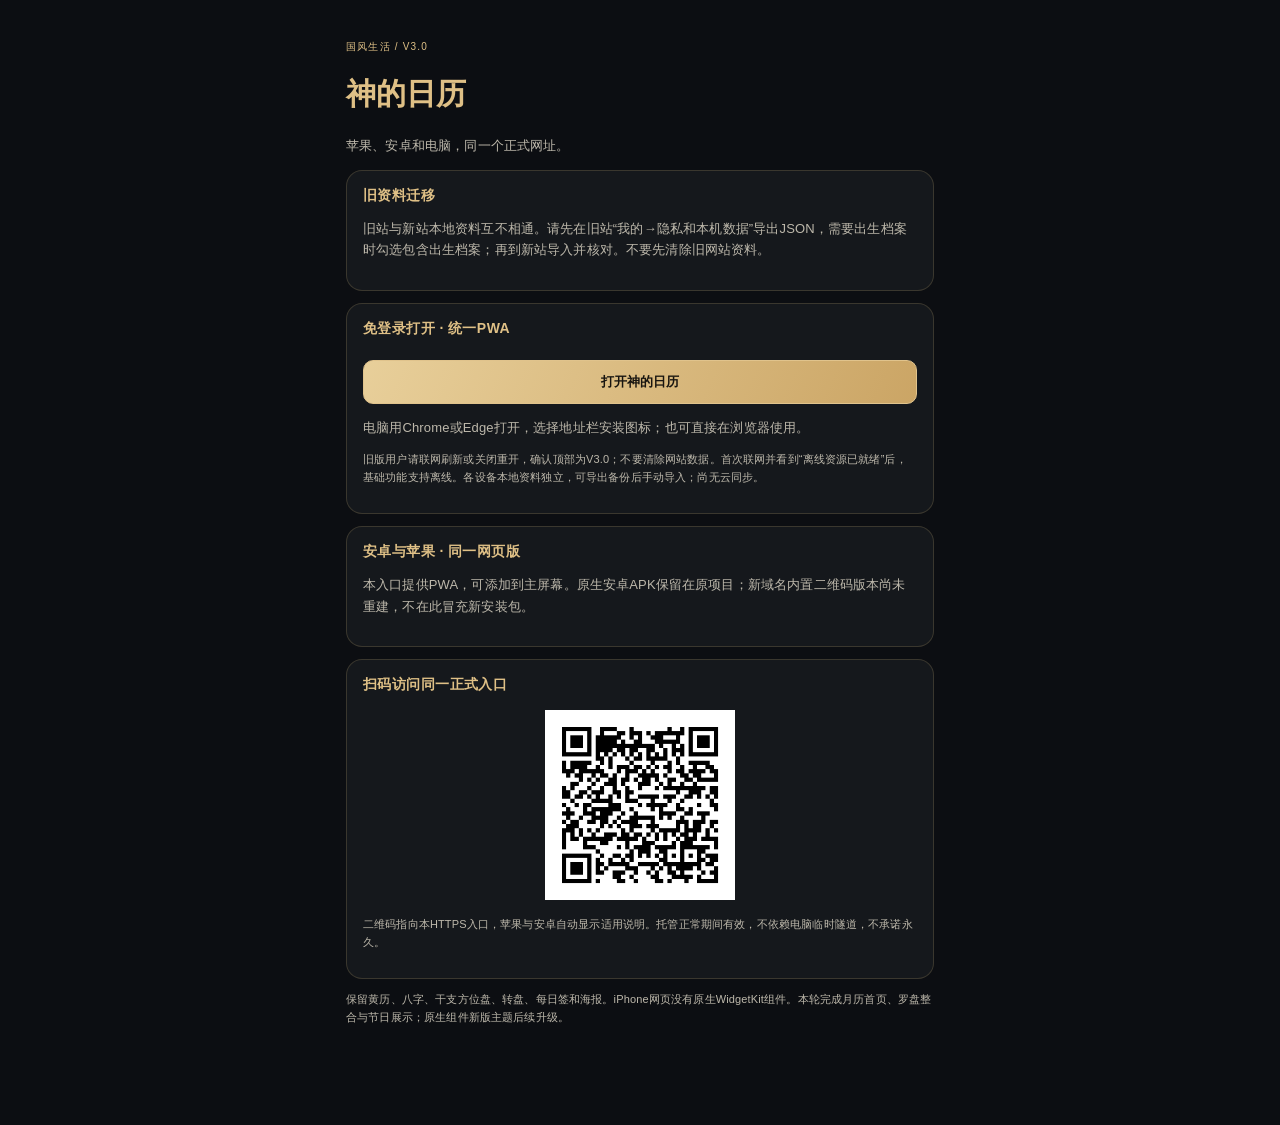
==== download.html @ 4703b4d4 "Publish retained God Calendar V3 static PWA" ====
<!doctype html><html lang="zh-CN"><head><meta charset="utf-8"><meta name="viewport" content="width=device-width,initial-scale=1,viewport-fit=cover"><meta name="theme-color" content="#101216"><title>神的日历 · 统一下载与使用入口</title><link rel="stylesheet" href="./style.css"></head><body><main class="wrap" style="max-width:620px;padding-top:30px"><p class="eyebrow">国风生活 / V3.0</p><h1 style="font-family:serif;color:var(--gold)">神的日历</h1><p class="muted">苹果、安卓和电脑，同一个正式网址。</p><section class="card"><h2 class="card-title">旧资料迁移</h2><p class="muted">旧站与新站本地资料互不相通。请先在旧站“我的→隐私和本机数据”导出JSON，需要出生档案时勾选包含出生档案；再到新站导入并核对。不要先清除旧网站资料。</p></section><section class="card"><h2 class="card-title">免登录打开 · 统一PWA</h2><a class="btn primary full" href="./">打开神的日历</a><p id="device-guide" class="muted">iPhone：Safari分享→添加到主屏幕。安卓：Chrome菜单→添加到主屏幕或安装应用。电脑：Chrome/Edge地址栏安装图标。</p><p class="tiny">旧版用户请联网刷新或关闭重开，确认顶部为V3.0；不要清除网站数据。首次联网并看到“离线资源已就绪”后，基础功能支持离线。各设备本地资料独立，可导出备份后手动导入；尚无云同步。</p></section><section class="card"><h2 class="card-title">安卓与苹果 · 同一网页版</h2><p class="muted">本入口提供PWA，可添加到主屏幕。原生安卓APK保留在原项目；新域名内置二维码版本尚未重建，不在此冒充新安装包。</p></section><section class="card"><h2 class="card-title">扫码访问同一正式入口</h2><img src="./visit-qr.png" width="190" height="190" alt="正式HTTPS入口二维码" style="display:block;margin:16px auto"><p class="tiny">二维码指向本HTTPS入口，苹果与安卓自动显示适用说明。托管正常期间有效，不依赖电脑临时隧道，不承诺永久。</p></section><p class="tiny">保留黄历、八字、干支方位盘、转盘、每日签和海报。iPhone网页没有原生WidgetKit组件。本轮完成月历首页、罗盘整合与节日展示；原生组件新版主题后续升级。</p></main><script>const ua=navigator.userAgent,ios=/iPhone|iPad|iPod/.test(ua)||(navigator.platform==='MacIntel'&&navigator.maxTouchPoints>1),android=/Android/.test(ua);document.documentElement.dataset.device=ios?'ios':android?'android':'desktop';document.querySelector('#device-guide').textContent=ios?'在Safari中打开，点击分享按钮→添加到主屏幕→添加。iPhone使用网页版，无需下载APK。':android?'用Chrome打开，点击右上角⋮→添加到主屏幕或安装应用。本入口先提供网页版PWA。':'电脑用Chrome或Edge打开，选择地址栏安装图标；也可直接在浏览器使用。';</script></body></html>
---- style.css ----
@charset "UTF-8";
:root{color-scheme:dark;--bg:#0c0e12;--surface:#171a20;--surface2:#20232a;--gold:#d8b779;--ink:#f3ead9;--muted:#a8a18f;--line:#514535;--bad:#d6afa3;--shadow:0 12px 36px #0002;font-family:-apple-system,BlinkMacSystemFont,"PingFang SC","Microsoft YaHei",sans-serif;font-size:15px}*{box-sizing:border-box}body{margin:0;background:var(--bg);color:var(--ink);-webkit-tap-highlight-color:transparent}body[data-theme=cream]{color-scheme:light;--bg:#f5f0e6;--surface:#fffdf7;--surface2:#ede5d6;--gold:#88602b;--ink:#332e27;--muted:#7c7061;--line:#dbcaad;--bad:#985f50}body[data-theme=red]{--bg:#210f15;--surface:#351b23;--surface2:#43252b;--gold:#edc18a;--line:#79543e;--ink:#fff0e0;--muted:#c3a598}button,input,select,textarea{font:inherit}button,a,input,select,textarea{-webkit-appearance:none}button{cursor:pointer;touch-action:manipulation}button:disabled{opacity:.5;cursor:wait}button,a{color:inherit}button{border:0;background:none}button:focus-visible,a:focus-visible{outline:2px solid var(--gold);outline-offset:3px}input,select,textarea{width:100%;background:var(--surface2);color:var(--ink);border:1px solid var(--line);border-radius:12px;padding:12px;min-height:46px;font-size:16px}textarea{resize:vertical}select{background-image:linear-gradient(45deg,transparent 50%,var(--gold) 50%),linear-gradient(135deg,var(--gold) 50%,transparent 50%);background-position:calc(100% - 19px) 21px,calc(100% - 14px) 21px;background-size:5px 5px;background-repeat:no-repeat;padding-right:30px}input[type=checkbox]{appearance:auto;-webkit-appearance:checkbox;width:20px;min-height:20px;accent-color:var(--gold)}label{display:block;margin:12px 0 7px;color:var(--muted);font-size:.87rem}.check{display:flex;align-items:center;gap:10px;min-height:44px}.wrap{max-width:1040px;margin:auto;padding:0 16px calc(88px + env(safe-area-inset-bottom))}.topbar{display:flex;align-items:center;justify-content:space-between;min-height:78px;padding:calc(9px + env(safe-area-inset-top)) 0 9px;gap:10px}.topbar h1{font-family:serif;font-size:1.38rem;font-weight:600;letter-spacing:.08em;margin:0;color:var(--gold)}.topbar small{color:var(--muted);font-size:.68rem;letter-spacing:.2em}.icon-btn{width:42px;height:42px;display:grid;place-items:center;background:var(--surface);border:1px solid var(--line);border-radius:50%;color:var(--gold)}.status-dot{display:inline-block;width:6px;height:6px;background:#90a690;border-radius:50%;margin-right:5px}.card{border:1px solid var(--line);border-radius:22px;background:var(--surface);padding:18px;margin:0 0 14px;box-shadow:var(--shadow)}.card-title{font-size:.78rem;letter-spacing:.1em;color:var(--gold);font-weight:500;margin:0 0 12px;display:flex;align-items:center;justify-content:space-between;gap:8px}.card-title small{color:var(--muted);font-size:.65rem;letter-spacing:0}.hero{background:linear-gradient(120deg,var(--surface2),var(--surface));overflow:hidden;position:relative}.hero-main{display:flex;align-items:center;gap:18px}.day-number{font:normal 64px/1 Georgia,serif;color:var(--gold);min-width:70px}.hero h2{font-size:1.2rem;font-weight:500;margin:0 0 6px}.hero p{font-size:.75rem;color:var(--muted);margin:5px 0}.hero-seal{border:1px solid var(--gold);border-radius:50%;height:62px;width:62px;display:grid;place-content:center;color:var(--gold);font-family:serif;font-size:1.1rem;margin-left:auto;flex-shrink:0;box-shadow:inset 0 0 0 4px var(--surface),inset 0 0 0 5px var(--line)}.pillars-line{display:flex;justify-content:space-between;gap:8px;border-top:1px solid var(--line);padding-top:11px;margin-top:14px;font-size:.72rem;color:var(--muted)}.eyebrow{font-size:.68rem;color:var(--gold);letter-spacing:.2em}.quote{font-family:serif;font-size:1.25rem;line-height:1.6;margin:4px 0}.muted{color:var(--muted);font-size:.76rem;line-height:1.7}.tiny{font-size:.68rem;color:var(--muted);line-height:1.6}.row{display:flex;align-items:center;gap:10px}.between{justify-content:space-between}.grow{flex:1;min-width:0}.btn{display:inline-flex;align-items:center;justify-content:center;gap:8px;min-height:44px;border:1px solid var(--line);background:var(--surface2);border-radius:13px;padding:11px 15px;color:var(--gold);text-decoration:none;font-size:.86rem}.btn.primary{background:var(--gold);color:var(--bg);border-color:var(--gold);font-weight:600}.btn.full{width:100%;margin-top:10px}.btn.danger{color:var(--bad)}.text-btn{min-height:40px;color:var(--gold);padding:7px 3px;font-size:.8rem}.chips{display:flex;flex-wrap:wrap;gap:8px}.chip{padding:7px 10px;border:1px solid var(--line);border-radius:9px;font-size:.73rem;background:var(--surface2);color:var(--gold);min-height:35px}.chip.active{background:var(--gold);color:var(--bg)}.yi-heading{color:var(--gold);margin:13px 0 5px;font-size:.84rem}.yi-heading.avoid{color:var(--bad)}.term-button{padding:10px 0;display:flex;align-items:flex-start;justify-content:space-between;gap:10px;width:100%;text-align:left;line-height:1.65;font-size:.87rem;color:var(--ink)}.term-button span:last-child{color:var(--muted);font-size:.72rem;flex-shrink:0}.short-rule{height:1px;background:var(--line);margin:10px 0}.quick-grid{display:grid;grid-template-columns:repeat(3,1fr);gap:10px}.quick{min-height:78px;background:var(--surface2);border-radius:14px;border:1px solid var(--line);display:grid;place-content:center;text-align:center;gap:8px;font-size:.78rem;color:var(--gold)}.quick b{font-size:1.4rem;font-weight:400}.theme-score{display:flex;align-items:center;justify-content:space-between;border-top:1px solid var(--line);margin-top:14px;padding-top:12px}.theme-score strong{font-family:Georgia,serif;font-size:2rem;font-weight:400;color:var(--gold)}.bottom{position:fixed;z-index:20;bottom:0;left:0;right:0;display:flex;justify-content:center;background:color-mix(in srgb,var(--bg) 95%,transparent);border-top:1px solid var(--line);padding:6px 5px calc(6px + env(safe-area-inset-bottom));backdrop-filter:blur(16px)}.bottom button{width:min(20%,130px);min-height:54px;color:var(--muted);display:flex;flex-direction:column;align-items:center;justify-content:center;gap:6px;font-size:.68rem}.bottom .nav-icon{height:21px;font-size:1.25rem;line-height:1}.bottom button.active{color:var(--gold)}.section-nav{display:flex;padding:4px;background:var(--surface);border:1px solid var(--line);border-radius:13px;gap:3px;margin-bottom:14px}.section-nav button{flex:1;min-height:39px;font-size:.78rem;border-radius:9px;color:var(--muted)}.section-nav button.active{background:var(--gold);color:var(--bg)}.calendar-grid{display:grid;grid-template-columns:repeat(7,minmax(0,1fr));gap:5px}.calendar-grid .weekday{text-align:center;font-size:.68rem;color:var(--muted);padding:8px 0}.calendar-grid .date-cell{min-height:56px;border:1px solid transparent;border-radius:10px;display:flex;flex-direction:column;align-items:center;justify-content:center;gap:6px;color:var(--ink);font-size:.9rem;padding:3px 0}.date-cell small{font-size:.56rem;color:var(--muted);max-width:100%;white-space:nowrap;overflow:hidden}.date-cell.selected{background:var(--gold);color:var(--bg)}.date-cell.selected small{color:var(--bg)}.date-cell.today:not(.selected){border-color:var(--line)}.compass{width:100%;max-width:360px;display:block;margin:0 auto}.compass text{font-family:serif;fill:var(--gold)}.compass .mountain{cursor:pointer}.wheel-box{position:relative;width:min(100%,310px);aspect-ratio:1;margin:12px auto}.wheel-disc{width:100%;height:100%;transition:transform 2.8s cubic-bezier(.16,.7,.15,1);will-change:transform}.wheel-pointer{position:absolute;z-index:2;top:2%;left:calc(50% - 10px);width:0;height:0;border-left:10px solid transparent;border-right:10px solid transparent;border-top:24px solid var(--gold);filter:drop-shadow(0 2px 2px #0005)}.wheel-center{position:absolute;inset:calc(50% - 30px);display:grid;place-content:center;border-radius:50%;background:var(--gold);color:#17191c;font-size:.75rem}.result{text-align:center;font-size:1.35rem;color:var(--gold);min-height:35px;margin:12px 0}.sign-can{border:1px solid #8e7148;border-radius:20px;background:linear-gradient(145deg,#432727,#281b22);height:150px;display:grid;place-content:center;text-align:center;color:#d8b779;font-family:serif;font-size:3.4rem;margin:8px 0 20px;position:relative;overflow:hidden}.sign-can::before,.sign-can::after{content:'';position:absolute;top:0;bottom:0;left:25%;width:1px;background:#c7a56c30}.sign-can::after{left:75%}.sign-can.shaking{animation:shake .14s ease-in-out 6 alternate}.sign-level{color:var(--gold);font-size:.9rem}.sign-text{font-family:serif;font-size:1.65rem;line-height:1.6;margin:12px 0}.bazi{display:grid;grid-template-columns:repeat(4,1fr);gap:8px;text-align:center}.bazi .column{padding:10px 0;background:var(--surface2);border-radius:13px}.bazi .column small{font-size:.65rem;color:var(--muted)}.bazi .column strong{font-family:serif;font-size:1.6rem;font-weight:400;color:var(--gold);display:block;margin:12px 0}.bazi .column p{font-size:.73rem;margin:5px 0}.wx-row{display:flex;align-items:center;gap:12px;margin:14px 0;font-size:.85rem}.wx-track{height:6px;flex:1;background:var(--surface2);border-radius:4px;overflow:hidden}.wx-track i{display:block;height:100%;background:var(--gold);border-radius:4px}.wx-row small{color:var(--muted);width:27px;text-align:right}.notice{padding:12px 15px;border:1px solid var(--line);border-radius:14px;background:var(--surface2);font-size:.76rem;line-height:1.65;margin-bottom:14px;color:var(--muted)}.boot{min-height:80vh;display:grid;place-content:center;text-align:center;gap:10px}.brand-mark{margin:auto;width:70px;height:70px;border:1px solid var(--gold);border-radius:24px;display:grid;place-content:center;font:32px serif;color:var(--gold)}.empty{padding:30px 6px;text-align:center;color:var(--muted)}dialog{max-width:min(94vw,520px);max-height:88dvh;width:calc(100% - 24px);margin:auto;border:1px solid var(--line);border-radius:22px;padding:22px;background:var(--surface);color:var(--ink);box-shadow:0 24px 70px #0007;overflow:auto}dialog::backdrop{background:#0009;backdrop-filter:blur(4px)}dialog h2{margin:0 0 16px;font-size:1.2rem;color:var(--gold)}dialog h3{font-size:1rem}dialog p{line-height:1.8;font-size:.88rem}#toast{position:fixed;left:50%;transform:translateX(-50%);bottom:calc(100px + env(safe-area-inset-bottom));z-index:100;max-width:90vw;background:var(--gold);color:var(--bg);padding:12px 18px;border-radius:12px;font-size:.8rem;display:none;box-shadow:var(--shadow)}.poster-preview{max-width:100%;border-radius:14px;display:block}.saved-row{display:flex;align-items:center;gap:9px;padding:12px 0;border-bottom:1px solid var(--line)}.install-steps{padding-left:21px;line-height:2;font-size:.87rem}.faq{padding:10px 0;border-bottom:1px solid var(--line)}.faq summary{cursor:pointer;font-size:.83rem;color:var(--gold);padding:8px 0}.faq p{margin:4px 0;font-size:.76rem;color:var(--muted)}@keyframes shake{from{transform:rotate(-5deg)}to{transform:rotate(5deg)}}@keyframes enter{from{opacity:.3;transform:translateY(4px)}to{opacity:1;transform:translateY(0)}}main{animation:enter .2s ease-out}.hidden{display:none!important}@media(min-width:760px){.two-column{display:grid;grid-template-columns:1fr 1fr;gap:16px;align-items:start}.topbar{min-height:91px}.hero-main .day-number{font-size:72px}.wrap{padding-left:28px;padding-right:28px}.topbar h1{font-size:1.65rem}.wheel-box{max-width:330px}.card{padding:21px}.narrow{max-width:620px;margin:auto}}@media(max-width:360px){.wrap{padding-left:11px;padding-right:11px}.card{padding:14px}.hero-seal{width:48px;height:48px}.day-number{font-size:54px;min-width:58px}.topbar h1{font-size:1.18rem}.bazi .column strong{font-size:1.3rem}}@media(prefers-reduced-motion:reduce){*{animation:none!important;transition:none!important;scroll-behavior:auto!important}}

/* V2.0.1: compact mobile hierarchy; large text can wrap naturally. */
:root{--good:#a2ceb0;--bad:#e3a69c;--muted:#bbb3a3}body[data-theme=cream]{--good:#316447;--bad:#9a493d;--muted:#6d6255}.wrap{max-width:980px}.topbar{min-height:68px}.card{padding:15px;border-radius:18px;margin-bottom:12px}.card-title{margin-bottom:10px;font-size:.82rem}.btn{min-height:48px;padding:10px 14px;border-radius:12px}.btn:active,.quick:active{transform:scale(.98)}.row{flex-wrap:wrap}.row>.btn{flex:1}.quote{font-family:inherit;font-size:1.08rem}.hero-main{gap:12px}.day-number{font-size:58px}.hero-seal{width:52px;height:52px}.pillars-line{margin-top:8px;padding-top:8px}.mouth-line{display:flex;align-items:baseline;gap:12px;padding:1px 3px 12px;line-height:1.6}.mouth-line span{font-size:.68rem;color:var(--gold);white-space:nowrap}.mouth-line strong{font-size:.88rem;font-weight:400}.quick-pair{display:grid;grid-template-columns:1fr 1fr;gap:12px;margin-bottom:12px}.quick-pair .quick{min-height:68px;display:flex;align-items:center;justify-content:space-between;text-align:left;padding:12px;gap:8px;background:linear-gradient(130deg,var(--surface2),var(--surface));font-size:.88rem}.quick svg,.nav-icon svg{width:23px;height:23px;display:block}.quick small{display:block;color:var(--muted);font-size:.6rem;margin-top:5px}.quick b{font-size:.9rem}.yi-columns{display:grid;grid-template-columns:minmax(0,1fr) minmax(0,1fr);gap:12px}.yi-column{border-radius:12px;padding:10px;background:#86b79909;border:1px solid #87b89540}.yi-column.negative{background:#c9817109;border-color:#cb8b7a40}.yi-column h3{font-size:.85rem;color:var(--good);margin:0 0 4px;font-weight:500}.yi-column.negative h3{color:var(--bad)}.term-button{font-size:.84rem;padding:8px 0;gap:4px;overflow-wrap:anywhere}.term-button small{color:var(--muted);font-size:.65rem}.yi-note{margin:8px 0 0}.theme-compact summary{display:flex;justify-content:space-between;gap:12px;cursor:pointer;align-items:center;list-style:none}.theme-compact summary::-webkit-details-marker{display:none}.theme-compact p{font-size:.88rem;margin:5px 0 0;line-height:1.5}.theme-compact strong{font:26px Georgia;color:var(--gold)}.theme-compact strong small{display:block;font:10px sans-serif;text-align:center;margin-top:5px}.theme-compact>summary::after{content:'⌄';color:var(--gold)}.home-actions .btn{margin:0}.home-compact~footer{padding:8px}.wheel-box{filter:drop-shadow(0 8px 20px #0005)}.wheel-disc{border-radius:50%;outline:2px solid var(--gold);outline-offset:-14px}.wheel-center{inset:auto;top:50%;left:50%;transform:translate(-50%,-50%);width:74px;height:74px;border:5px double #6e552e;box-shadow:0 3px 15px #0008;display:flex;flex-direction:column;gap:3px;align-items:center;justify-content:center;cursor:pointer}.wheel-center b{font:600 22px Georgia}.wheel-center small{font-size:10px}.option-row{display:flex;align-items:center;gap:8px;margin-bottom:10px}.option-row>span{font:12px Georgia;color:var(--gold);width:16px}.option-row input{flex:1;min-width:0}.option-row .icon-btn{flex-shrink:0}.result-reveal{text-align:center;padding:20px 4px;animation:reveal .45s ease-out}.result-reveal>span{font-size:.7rem;color:var(--muted)}.result-reveal strong{display:block;font:34px serif;color:var(--gold);margin:25px 0;overflow-wrap:anywhere}.sign-stage{perspective:900px;min-height:250px}.sign-can{margin:42px auto 28px;width:150px;height:175px;background:linear-gradient(110deg,#15191e,#393124,#13171b);border:1px solid #a2834b;border-radius:12px 12px 30px 30px;overflow:visible;font-size:24px;box-shadow:inset 0 0 0 6px #191c22,0 14px 30px #0004}.sign-can i{position:absolute;width:16px;height:80px;background:linear-gradient(90deg,#b8995e,#e8d39a);top:-35px;left:42px;transform:rotate(-10deg);border-radius:4px;z-index:-1}.sign-can i:nth-child(2){left:68px;top:-45px;transform:rotate(2deg)}.sign-can i:nth-child(3){left:94px;transform:rotate(12deg)}.sign-can span{border:1px solid #a2834b;padding:18px 12px;writing-mode:vertical-rl;letter-spacing:6px;line-height:1}.sign-revealed{text-align:center;border:1px solid var(--gold);border-radius:16px;padding:20px 16px;background:radial-gradient(ellipse at top,#b99a5820,transparent 65%),var(--surface2);position:relative;animation:reveal .55s ease-out;margin:10px 0 15px;box-shadow:inset 0 0 0 5px var(--surface),inset 0 0 0 6px var(--line)}.sign-motif{display:block;font:48px Georgia;color:var(--gold);opacity:.8;margin-bottom:10px}.sign-level{font:26px serif}.sign-level small{font:10px sans-serif;color:var(--muted);display:block;margin-top:8px}.sign-text{font-size:1.8rem;line-height:1.5;margin:22px 0;color:var(--ink)}.sign-rule{height:1px;background:linear-gradient(90deg,transparent,var(--gold),transparent);margin:18px}.settings-grid{display:grid;grid-template-columns:1fr;gap:8px}.settings-grid label{margin:4px 0 5px}.settings-pair{display:grid;grid-template-columns:1fr 1fr;gap:10px}.speech-controls{display:flex;gap:8px;flex-wrap:wrap;margin-top:12px}.speech-controls .btn{padding:8px 12px;flex:1}.reading-summary{font-size:1rem;color:var(--ink)}.bottom .nav-icon{height:23px}.topbar small{letter-spacing:.07em}.bazi .column{min-width:0}.bazi .column small{overflow-wrap:anywhere}@keyframes reveal{from{opacity:0;transform:rotateY(-45deg) translateY(10px)}to{opacity:1;transform:none}}@media(min-width:760px){.home-compact{max-width:680px;margin:auto}.settings-grid{grid-template-columns:1fr 2fr}.card{padding:18px}.home-compact .card{padding:15px}}@media(max-width:360px){.quick-pair .quick{padding:10px 8px}.quick small{font-size:.56rem}.yi-columns{gap:8px}.yi-column{padding:8px}.term-button{font-size:.8rem}.day-number{font-size:52px}}@media(prefers-reduced-motion:reduce){.sign-revealed,.result-reveal{animation:none}.sign-can{animation:none!important}}
/* V3.0 — one mobile rhythm, retained business logic. */
:root{--ink:#f1ede4;--muted:#bdb8ab;--gold:#dfc086;--line:#d8b77930;--surface:#15181c;--surface2:#1c2025}body{font-family:-apple-system,BlinkMacSystemFont,"Segoe UI","PingFang SC","Microsoft YaHei",sans-serif;letter-spacing:.01em}.wrap{max-width:760px;padding-left:16px;padding-right:16px}.topbar{min-height:78px;align-items:center}.topbar h1{font-family:"Songti SC","Noto Serif SC",serif;font-size:23px;font-weight:600;letter-spacing:.12em}.topbar small{font-size:10px;letter-spacing:.16em;color:var(--muted)}.card{border:1px solid var(--line);border-radius:16px;padding:16px;margin-bottom:12px;box-shadow:none;background:var(--surface)}.card-title{font-size:14px;color:var(--gold);font-weight:600;letter-spacing:.03em;margin:0 0 12px}.btn{font-size:13px;min-height:44px;padding:10px 14px;border-radius:10px;margin-top:0}.btn.primary{background:linear-gradient(115deg,#e8cf9a,#cba565);color:#181510;border:1px solid #e0c38c;font-weight:600}.btn.outline{border-color:var(--gold)}.row{gap:8px}.muted{color:var(--muted);font-size:13px;line-height:1.65}.tiny{font-size:11px;line-height:1.6}.eyebrow{display:block;font-size:10px;color:var(--gold);letter-spacing:.12em;font-weight:500}h2{font-weight:600}input,select{min-height:44px;font-size:14px;border-radius:10px;min-width:0;max-width:100%}.bottom{background:#101317f5;border-top:1px solid var(--line);backdrop-filter:blur(16px)}.bottom button{min-height:60px;gap:4px;font-size:11px}.bottom button.active{color:var(--gold)}.bottom .nav-icon{height:23px}.section-nav{padding:4px;background:var(--surface);border:1px solid var(--line);border-radius:12px;margin-bottom:16px;gap:4px;overflow:auto}.section-nav button{min-height:42px;min-width:0;padding:9px 10px;font-size:13px;flex:1;white-space:nowrap;border-radius:8px}.section-nav button.active{background:#d8b7791c;color:var(--gold);box-shadow:inset 0 0 0 1px #d8b77950}.month-card{padding:16px 10px 10px}.month-toolbar{display:flex;align-items:center;justify-content:space-between;padding:0 6px 8px}.month-toolbar h2{font:500 42px Georgia,serif;line-height:1;margin:6px 0 0;color:var(--ink)}.month-toolbar h2 small{font:13px sans-serif;color:var(--muted);margin-left:7px}.month-tools{display:flex;align-items:center;gap:4px}.month-tools .icon-btn{width:44px;height:44px;font-size:24px;background:transparent}.today-btn{min-width:54px;background:var(--surface2);color:var(--gold)}.month-jump{display:flex;justify-content:flex-end;align-items:center;gap:8px;padding:0 6px 12px;font-size:11px;color:var(--muted)}.month-jump input{width:145px;min-height:34px;padding:4px 8px;font-size:12px}.calendar-grid{gap:3px;grid-template-columns:repeat(7,minmax(0,1fr))}.weekday{padding:8px 0;font-size:11px;color:var(--muted)}.weekday.weekend{color:var(--gold)}.date-cell{position:relative;min-height:58px;height:auto;padding:8px 1px 9px;border-radius:10px;display:flex;flex-direction:column;justify-content:center;align-items:center;gap:5px;border:1px solid transparent;background:transparent;min-width:0}.date-cell span{font:500 20px Georgia,serif;line-height:1}.date-cell small{display:block;font-size:10px;line-height:1.3;color:var(--muted);max-width:100%;overflow:hidden;text-overflow:ellipsis;white-space:nowrap}.date-cell.festival-date small{color:var(--gold)}.date-cell.selected{background:linear-gradient(140deg,#e8cf9a,#c8a15e);color:#201b13;border-color:#ecd8ac}.date-cell.selected small{color:#3e3320}.date-cell.today:not(.selected){border-color:#d8b77988}.date-cell i{position:absolute;bottom:3px;width:3px;height:3px;background:var(--gold);border-radius:100%}.date-cell.selected i{background:#493616}.calendar-legend{display:flex;justify-content:space-between;gap:4px;font-size:9px;color:var(--muted);margin:10px 6px 0;padding-top:10px;border-top:1px solid var(--line)}.selected-day{display:flex;align-items:center;justify-content:space-between;gap:8px;margin:16px 2px 14px}.selected-day h2,.almanac-date h2{font-size:22px;margin:6px 0}.selected-day h2 small,.almanac-date h2 small{font-size:13px;font-weight:400;margin-left:4px}.selected-day p{color:var(--gold);font-size:12px;margin:4px 0}.selected-day .btn{flex-shrink:0;font-size:12px;padding:8px 10px}.yi-columns{gap:8px}.yi-column{padding:10px}.yi-column h3{font-size:13px}.term-button{font-size:13px;line-height:1.65;min-height:36px}.quick-pair .quick{min-height:62px;border-radius:12px;padding:12px;justify-content:flex-start}.quick small{font-size:10px}.theme-compact p{font-size:13px}.almanac-date{display:flex;justify-content:space-between;align-items:center;gap:12px}.almanac-date p{font-size:12px;color:var(--muted);margin:5px 0}.date-picker{width:146px;flex-shrink:0}.date-picker input{font-size:12px;width:100%;padding:7px;min-height:38px}.almanac-controls{display:flex;gap:8px;margin-bottom:12px}.almanac-controls>*{flex:1;min-width:0}.almanac-controls select{width:0}.pillar-summary{font-size:13px;text-align:center;padding:12px}.pillar-summary p{margin:5px 0 0}.compact-details summary{list-style:none;cursor:pointer;display:flex;align-items:center;justify-content:space-between;gap:8px;min-height:24px;color:var(--ink);font-size:13px;font-weight:500}.compact-details summary::-webkit-details-marker{display:none}.compact-details summary span{font-size:10px;color:var(--muted);font-weight:400}.compact-details summary::after{content:'＋';color:var(--gold)}.compact-details[open] summary::after{content:'−'}.compact-details[open] summary{margin-bottom:12px}.compass-intro{text-align:center;margin:18px 0}.compass-intro h2{font-size:20px;font-family:serif;margin:8px}.compass{max-width:310px;display:block;margin:auto}.wheel-box{max-width:280px}.wheel-box .wheel-disc{outline-offset:-12px}.result{font-size:20px;margin:12px 0}.sign-stage{min-height:0}.sign-can{width:112px;height:128px;margin:44px auto 16px;font-size:19px;border-radius:10px 10px 22px 22px}.sign-can span{padding:12px 8px;letter-spacing:4px}.sign-can i{width:12px;height:64px;left:29px;top:-29px}.sign-can i:nth-child(2){left:49px;top:-36px}.sign-can i:nth-child(3){left:69px;top:-27px}.sign-revealed{padding:18px 14px;margin:6px 0 12px}.sign-motif{font-size:32px;margin-bottom:8px}.sign-level{font-size:24px}.sign-text{font-size:25px;margin:14px 0}.sign-revealed .muted{margin:8px 0}.sign-rule{margin:12px}.profile-heading{padding:4px 2px 14px}.profile-heading h2{font-size:21px;margin:6px 0 0}.settings-grid{display:grid;grid-template-columns:1fr;gap:10px}.settings-pair{gap:10px}.settings-grid label{font-size:11px;margin:0 0 5px}.settings-grid select{margin:0}.bazi .column{padding:10px 0}.bazi .column strong{margin:8px 0;font-size:23px}.speech-controls{gap:5px}.speech-controls .btn{font-size:12px;padding:8px;min-height:40px}.reading-summary{font-size:14px;margin:12px 0 2px}.festival-banner{display:flex;align-items:center;gap:12px;padding:14px;border:1px solid var(--festival-gold);border-radius:14px;background:linear-gradient(120deg,var(--festival-bg),var(--surface));margin:0 0 12px}.festival-seal{font:28px serif;border:1px solid var(--festival-gold);padding:9px;color:var(--festival-gold);border-radius:6px}.festival-banner>div{flex:1}.festival-banner strong{display:block;font:16px serif;color:var(--festival-gold);margin:6px 0}.festival-banner p{font-size:10px;margin:0;color:var(--ink)}.festival-banner .eyebrow{font-size:9px;color:var(--festival-gold)}.festival-banner .text-btn{min-height:44px;width:40px;font-size:10px;padding:0}.festival-options{display:grid;gap:10px;margin:16px 0}.festival-options button{display:flex;text-align:left;align-items:center;gap:15px;padding:14px;background:var(--festival-bg);border:1px solid var(--festival-gold);border-radius:12px;color:var(--festival-gold);min-height:68px}.festival-options b{font:30px serif}.festival-options span{font-size:14px}.festival-options small{display:block;font-size:11px;margin-top:6px;color:var(--ink)}body[data-theme=cream]{--ink:#27231d;--muted:#655d50;--surface:#fffaf2;--surface2:#eee7da;--gold:#805c24;--line:#86653230}body[data-theme=cream] .bottom{background:#fffaf2f5}body[data-theme=cream] .festival-banner,body[data-theme=cream] .festival-options button{--ink:#f1ede4}body[data-theme=red]{--ink:#f8eadc;--muted:#cfbbb0;--surface:#2b171d;--surface2:#371f25}button:focus-visible,a:focus-visible,summary:focus-visible{outline:2px solid var(--gold);outline-offset:3px}@media(min-width:760px){.wrap{max-width:900px}.calendar-home{max-width:640px;margin:auto}.month-card{padding:20px}.date-cell{min-height:66px}.date-cell span{font-size:24px}.date-cell small{font-size:11px}.almanac-date{padding:18px}.settings-grid{grid-template-columns:1fr 2fr}.compass{max-width:350px}}@media(max-width:359px){.wrap{padding-left:12px;padding-right:12px}.month-card{padding:13px 6px 9px}.date-cell{min-height:54px}.date-cell span{font-size:18px}.date-cell small{font-size:9px}.almanac-date{gap:8px;padding:12px}.almanac-date h2{font-size:19px}.date-picker{width:126px}.selected-day h2 small{display:block;margin:5px 0}.btn{padding:9px 10px}.section-nav button{font-size:12px;padding:8px}.calendar-legend{font-size:8px}}@media(prefers-reduced-motion:reduce){.date-cell,.festival-banner{transition:none}}
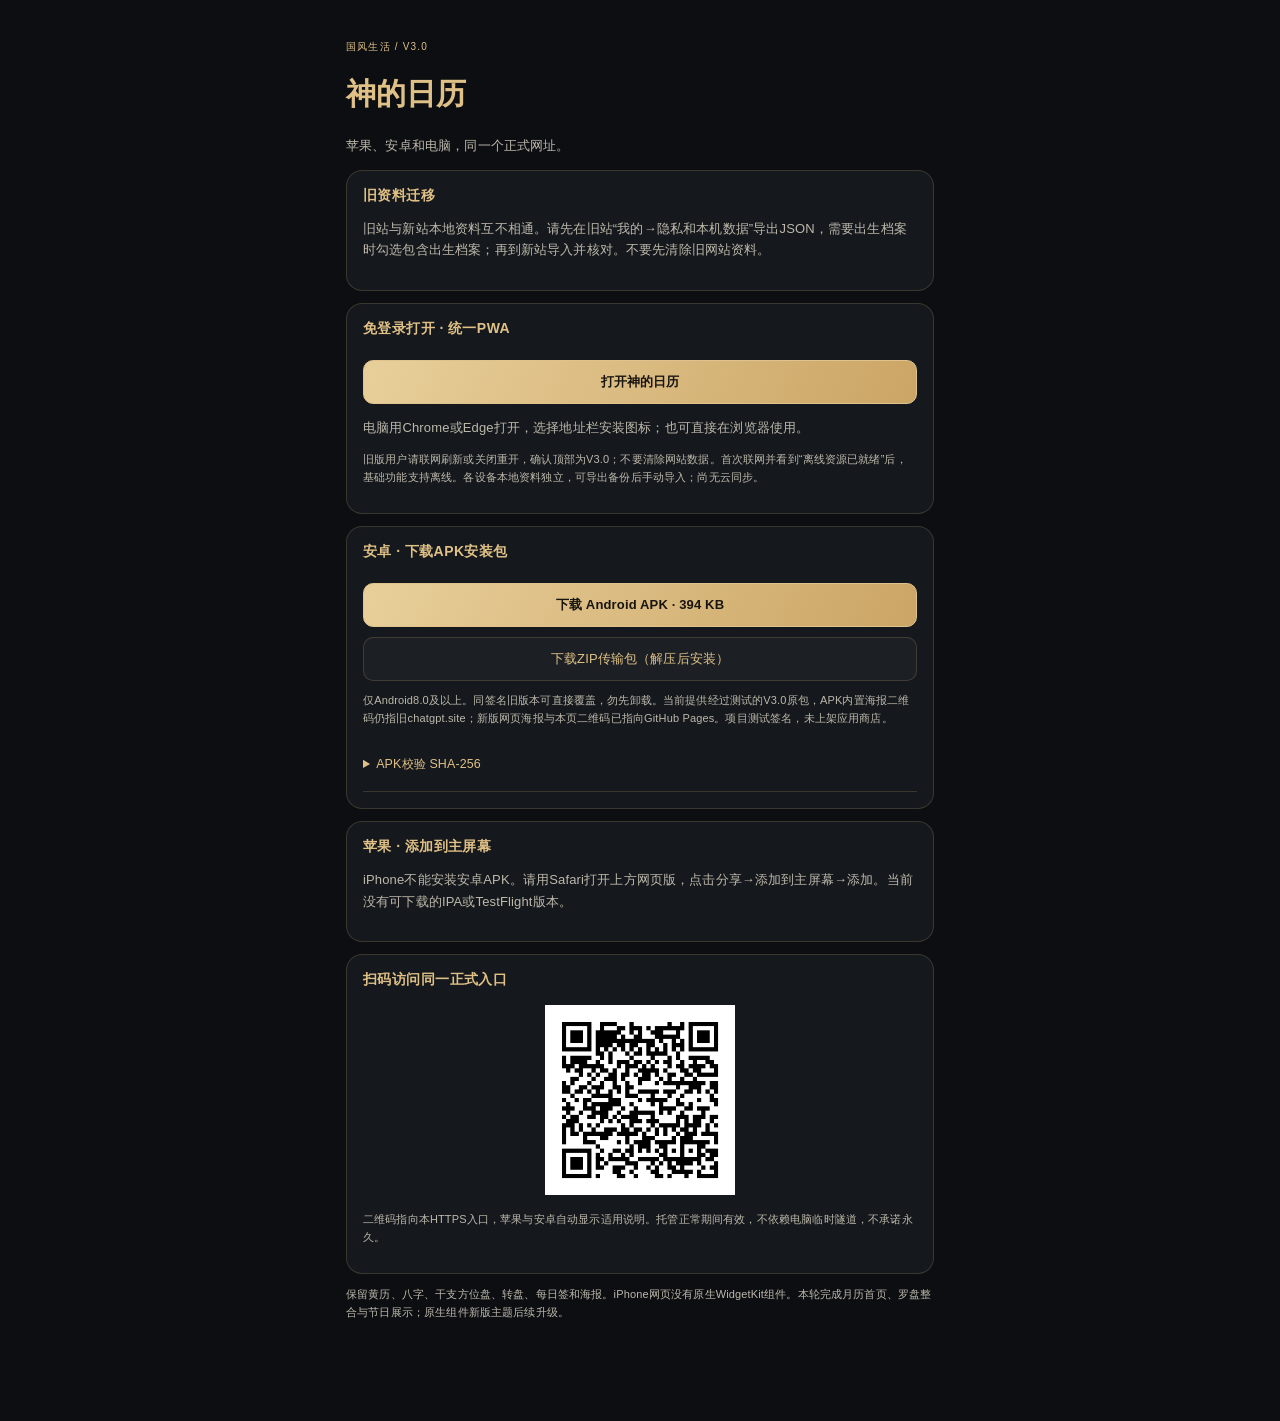
==== commit 9f5da857: "Expose Android APK download and iPhone PWA guide请求始终" ====
--- a/download.html
+++ b/download.html
@@ -1 +1 @@
-<!doctype html><html lang="zh-CN"><head><meta charset="utf-8"><meta name="viewport" content="width=device-width,initial-scale=1,viewport-fit=cover"><meta name="theme-color" content="#101216"><title>神的日历 · 统一下载与使用入口</title><link rel="stylesheet" href="./style.css"></head><body><main class="wrap" style="max-width:620px;padding-top:30px"><p class="eyebrow">国风生活 / V3.0</p><h1 style="font-family:serif;color:var(--gold)">神的日历</h1><p class="muted">苹果、安卓和电脑，同一个正式网址。</p><section class="card"><h2 class="card-title">旧资料迁移</h2><p class="muted">旧站与新站本地资料互不相通。请先在旧站“我的→隐私和本机数据”导出JSON，需要出生档案时勾选包含出生档案；再到新站导入并核对。不要先清除旧网站资料。</p></section><section class="card"><h2 class="card-title">免登录打开 · 统一PWA</h2><a class="btn primary full" href="./">打开神的日历</a><p id="device-guide" class="muted">iPhone：Safari分享→添加到主屏幕。安卓：Chrome菜单→添加到主屏幕或安装应用。电脑：Chrome/Edge地址栏安装图标。</p><p class="tiny">旧版用户请联网刷新或关闭重开，确认顶部为V3.0；不要清除网站数据。首次联网并看到“离线资源已就绪”后，基础功能支持离线。各设备本地资料独立，可导出备份后手动导入；尚无云同步。</p></section><section class="card"><h2 class="card-title">安卓与苹果 · 同一网页版</h2><p class="muted">本入口提供PWA，可添加到主屏幕。原生安卓APK保留在原项目；新域名内置二维码版本尚未重建，不在此冒充新安装包。</p></section><section class="card"><h2 class="card-title">扫码访问同一正式入口</h2><img src="./visit-qr.png" width="190" height="190" alt="正式HTTPS入口二维码" style="display:block;margin:16px auto"><p class="tiny">二维码指向本HTTPS入口，苹果与安卓自动显示适用说明。托管正常期间有效，不依赖电脑临时隧道，不承诺永久。</p></section><p class="tiny">保留黄历、八字、干支方位盘、转盘、每日签和海报。iPhone网页没有原生WidgetKit组件。本轮完成月历首页、罗盘整合与节日展示；原生组件新版主题后续升级。</p></main><script>const ua=navigator.userAgent,ios=/iPhone|iPad|iPod/.test(ua)||(navigator.platform==='MacIntel'&&navigator.maxTouchPoints>1),android=/Android/.test(ua);document.documentElement.dataset.device=ios?'ios':android?'android':'desktop';document.querySelector('#device-guide').textContent=ios?'在Safari中打开，点击分享按钮→添加到主屏幕→添加。iPhone使用网页版，无需下载APK。':android?'用Chrome打开，点击右上角⋮→添加到主屏幕或安装应用。本入口先提供网页版PWA。':'电脑用Chrome或Edge打开，选择地址栏安装图标；也可直接在浏览器使用。';</script></body></html>+<!doctype html><html lang="zh-CN"><head><meta charset="utf-8"><meta name="viewport" content="width=device-width,initial-scale=1,viewport-fit=cover"><meta name="theme-color" content="#101216"><title>神的日历 · 统一下载与使用入口</title><link rel="stylesheet" href="./style.css"></head><body><main class="wrap" style="max-width:620px;padding-top:30px"><p class="eyebrow">国风生活 / V3.0</p><h1 style="font-family:serif;color:var(--gold)">神的日历</h1><p class="muted">苹果、安卓和电脑，同一个正式网址。</p><section class="card"><h2 class="card-title">旧资料迁移</h2><p class="muted">旧站与新站本地资料互不相通。请先在旧站“我的→隐私和本机数据”导出JSON，需要出生档案时勾选包含出生档案；再到新站导入并核对。不要先清除旧网站资料。</p></section><section class="card"><h2 class="card-title">免登录打开 · 统一PWA</h2><a class="btn primary full" href="./">打开神的日历</a><p id="device-guide" class="muted">iPhone：Safari分享→添加到主屏幕。安卓：Chrome菜单→添加到主屏幕或安装应用。电脑：Chrome/Edge地址栏安装图标。</p><p class="tiny">旧版用户请联网刷新或关闭重开，确认顶部为V3.0；不要清除网站数据。首次联网并看到“离线资源已就绪”后，基础功能支持离线。各设备本地资料独立，可导出备份后手动导入；尚无云同步。</p></section><section class="card" id="android-download"><h2 class="card-title">安卓 · 下载APK安装包</h2><a class="btn primary full" href="./downloads/GodCalendar_3.0.0.apk" download>下载 Android APK · 394 KB</a><a class="btn full" href="./downloads/GodCalendar_Android_3.0.0_GitHub.zip" download>下载ZIP传输包（解压后安装）</a><p class="tiny">仅Android8.0及以上。同签名旧版本可直接覆盖，勿先卸载。当前提供经过测试的V3.0原包，APK内置海报二维码仍指旧chatgpt.site；新版网页海报与本页二维码已指向GitHub Pages。项目测试签名，未上架应用商店。</p><details class="faq"><summary>APK校验 SHA-256</summary><p style="overflow-wrap:anywhere">38823872b7353091491ddf02c9a7875977c8769757a1ce9f76068b52354241eb</p></details></section><section class="card"><h2 class="card-title">苹果 · 添加到主屏幕</h2><p class="muted">iPhone不能安装安卓APK。请用Safari打开上方网页版，点击分享→添加到主屏幕→添加。当前没有可下载的IPA或TestFlight版本。</p></section><section class="card"><h2 class="card-title">扫码访问同一正式入口</h2><img src="./visit-qr.png" width="190" height="190" alt="正式HTTPS入口二维码" style="display:block;margin:16px auto"><p class="tiny">二维码指向本HTTPS入口，苹果与安卓自动显示适用说明。托管正常期间有效，不依赖电脑临时隧道，不承诺永久。</p></section><p class="tiny">保留黄历、八字、干支方位盘、转盘、每日签和海报。iPhone网页没有原生WidgetKit组件。本轮完成月历首页、罗盘整合与节日展示；原生组件新版主题后续升级。</p></main><script>const ua=navigator.userAgent,ios=/iPhone|iPad|iPod/.test(ua)||(navigator.platform==='MacIntel'&&navigator.maxTouchPoints>1),android=/Android/.test(ua);document.documentElement.dataset.device=ios?'ios':android?'android':'desktop';document.querySelector('#device-guide').textContent=ios?'在Safari中打开，点击分享按钮→添加到主屏幕→添加。iPhone使用网页版，无需下载APK。':android?'用Chrome打开，点击右上角⋮→添加到主屏幕或安装应用。也可下载下方APK，保留安卓原生组件。':'电脑用Chrome或Edge打开，选择地址栏安装图标；也可直接在浏览器使用。';</script></body></html>
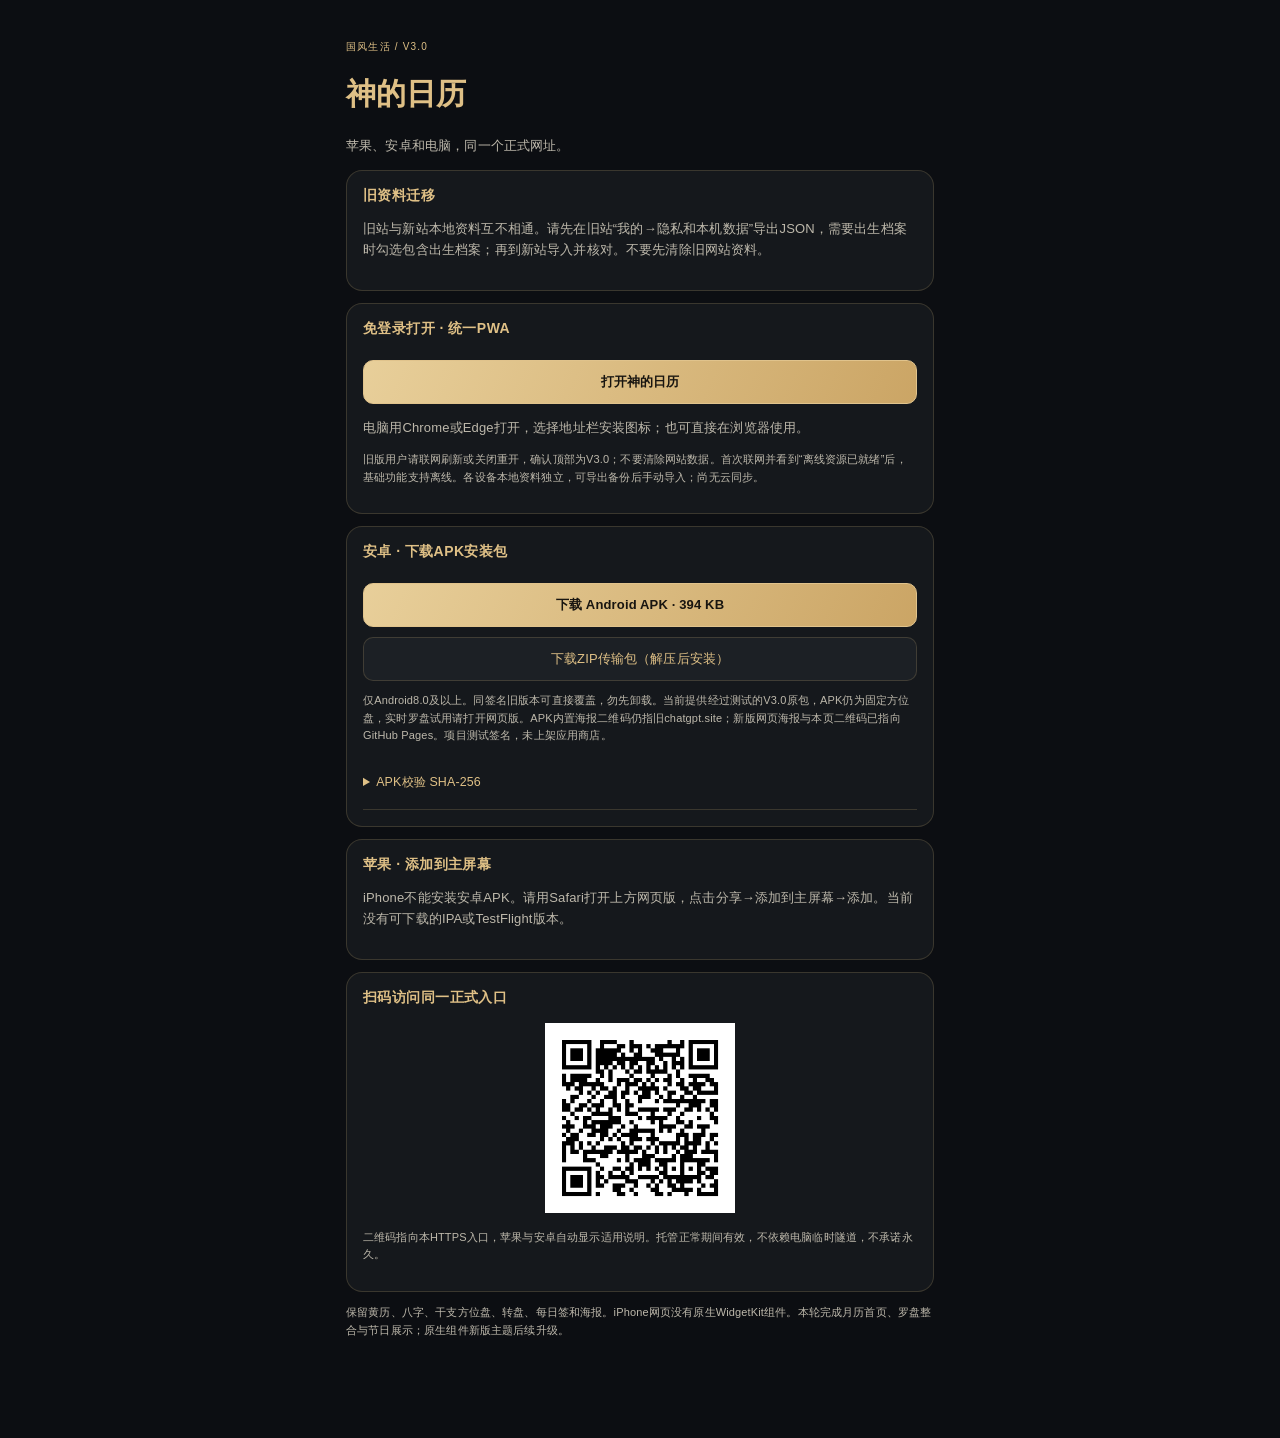
==== commit a6ebfc25: "Trial opt-in live compass with safe sensor fallback" ====
--- a/download.html
+++ b/download.html
@@ -1 +1 @@
-<!doctype html><html lang="zh-CN"><head><meta charset="utf-8"><meta name="viewport" content="width=device-width,initial-scale=1,viewport-fit=cover"><meta name="theme-color" content="#101216"><title>神的日历 · 统一下载与使用入口</title><link rel="stylesheet" href="./style.css"></head><body><main class="wrap" style="max-width:620px;padding-top:30px"><p class="eyebrow">国风生活 / V3.0</p><h1 style="font-family:serif;color:var(--gold)">神的日历</h1><p class="muted">苹果、安卓和电脑，同一个正式网址。</p><section class="card"><h2 class="card-title">旧资料迁移</h2><p class="muted">旧站与新站本地资料互不相通。请先在旧站“我的→隐私和本机数据”导出JSON，需要出生档案时勾选包含出生档案；再到新站导入并核对。不要先清除旧网站资料。</p></section><section class="card"><h2 class="card-title">免登录打开 · 统一PWA</h2><a class="btn primary full" href="./">打开神的日历</a><p id="device-guide" class="muted">iPhone：Safari分享→添加到主屏幕。安卓：Chrome菜单→添加到主屏幕或安装应用。电脑：Chrome/Edge地址栏安装图标。</p><p class="tiny">旧版用户请联网刷新或关闭重开，确认顶部为V3.0；不要清除网站数据。首次联网并看到“离线资源已就绪”后，基础功能支持离线。各设备本地资料独立，可导出备份后手动导入；尚无云同步。</p></section><section class="card" id="android-download"><h2 class="card-title">安卓 · 下载APK安装包</h2><a class="btn primary full" href="./downloads/GodCalendar_3.0.0.apk" download>下载 Android APK · 394 KB</a><a class="btn full" href="./downloads/GodCalendar_Android_3.0.0_GitHub.zip" download>下载ZIP传输包（解压后安装）</a><p class="tiny">仅Android8.0及以上。同签名旧版本可直接覆盖，勿先卸载。当前提供经过测试的V3.0原包，APK内置海报二维码仍指旧chatgpt.site；新版网页海报与本页二维码已指向GitHub Pages。项目测试签名，未上架应用商店。</p><details class="faq"><summary>APK校验 SHA-256</summary><p style="overflow-wrap:anywhere">38823872b7353091491ddf02c9a7875977c8769757a1ce9f76068b52354241eb</p></details></section><section class="card"><h2 class="card-title">苹果 · 添加到主屏幕</h2><p class="muted">iPhone不能安装安卓APK。请用Safari打开上方网页版，点击分享→添加到主屏幕→添加。当前没有可下载的IPA或TestFlight版本。</p></section><section class="card"><h2 class="card-title">扫码访问同一正式入口</h2><img src="./visit-qr.png" width="190" height="190" alt="正式HTTPS入口二维码" style="display:block;margin:16px auto"><p class="tiny">二维码指向本HTTPS入口，苹果与安卓自动显示适用说明。托管正常期间有效，不依赖电脑临时隧道，不承诺永久。</p></section><p class="tiny">保留黄历、八字、干支方位盘、转盘、每日签和海报。iPhone网页没有原生WidgetKit组件。本轮完成月历首页、罗盘整合与节日展示；原生组件新版主题后续升级。</p></main><script>const ua=navigator.userAgent,ios=/iPhone|iPad|iPod/.test(ua)||(navigator.platform==='MacIntel'&&navigator.maxTouchPoints>1),android=/Android/.test(ua);document.documentElement.dataset.device=ios?'ios':android?'android':'desktop';document.querySelector('#device-guide').textContent=ios?'在Safari中打开，点击分享按钮→添加到主屏幕→添加。iPhone使用网页版，无需下载APK。':android?'用Chrome打开，点击右上角⋮→添加到主屏幕或安装应用。也可下载下方APK，保留安卓原生组件。':'电脑用Chrome或Edge打开，选择地址栏安装图标；也可直接在浏览器使用。';</script></body></html>+<!doctype html><html lang="zh-CN"><head><meta charset="utf-8"><meta name="viewport" content="width=device-width,initial-scale=1,viewport-fit=cover"><meta name="theme-color" content="#101216"><title>神的日历 · 统一下载与使用入口</title><link rel="stylesheet" href="./style.css"></head><body><main class="wrap" style="max-width:620px;padding-top:30px"><p class="eyebrow">国风生活 / V3.0</p><h1 style="font-family:serif;color:var(--gold)">神的日历</h1><p class="muted">苹果、安卓和电脑，同一个正式网址。</p><section class="card"><h2 class="card-title">旧资料迁移</h2><p class="muted">旧站与新站本地资料互不相通。请先在旧站“我的→隐私和本机数据”导出JSON，需要出生档案时勾选包含出生档案；再到新站导入并核对。不要先清除旧网站资料。</p></section><section class="card"><h2 class="card-title">免登录打开 · 统一PWA</h2><a class="btn primary full" href="./">打开神的日历</a><p id="device-guide" class="muted">iPhone：Safari分享→添加到主屏幕。安卓：Chrome菜单→添加到主屏幕或安装应用。电脑：Chrome/Edge地址栏安装图标。</p><p class="tiny">旧版用户请联网刷新或关闭重开，确认顶部为V3.0；不要清除网站数据。首次联网并看到“离线资源已就绪”后，基础功能支持离线。各设备本地资料独立，可导出备份后手动导入；尚无云同步。</p></section><section class="card" id="android-download"><h2 class="card-title">安卓 · 下载APK安装包</h2><a class="btn primary full" href="./downloads/GodCalendar_3.0.0.apk" download>下载 Android APK · 394 KB</a><a class="btn full" href="./downloads/GodCalendar_Android_3.0.0_GitHub.zip" download>下载ZIP传输包（解压后安装）</a><p class="tiny">仅Android8.0及以上。同签名旧版本可直接覆盖，勿先卸载。当前提供经过测试的V3.0原包，APK仍为固定方位盘，实时罗盘试用请打开网页版。APK内置海报二维码仍指旧chatgpt.site；新版网页海报与本页二维码已指向GitHub Pages。项目测试签名，未上架应用商店。</p><details class="faq"><summary>APK校验 SHA-256</summary><p style="overflow-wrap:anywhere">38823872b7353091491ddf02c9a7875977c8769757a1ce9f76068b52354241eb</p></details></section><section class="card"><h2 class="card-title">苹果 · 添加到主屏幕</h2><p class="muted">iPhone不能安装安卓APK。请用Safari打开上方网页版，点击分享→添加到主屏幕→添加。当前没有可下载的IPA或TestFlight版本。</p></section><section class="card"><h2 class="card-title">扫码访问同一正式入口</h2><img src="./visit-qr.png" width="190" height="190" alt="正式HTTPS入口二维码" style="display:block;margin:16px auto"><p class="tiny">二维码指向本HTTPS入口，苹果与安卓自动显示适用说明。托管正常期间有效，不依赖电脑临时隧道，不承诺永久。</p></section><p class="tiny">保留黄历、八字、干支方位盘、转盘、每日签和海报。iPhone网页没有原生WidgetKit组件。本轮完成月历首页、罗盘整合与节日展示；原生组件新版主题后续升级。</p></main><script>const ua=navigator.userAgent,ios=/iPhone|iPad|iPod/.test(ua)||(navigator.platform==='MacIntel'&&navigator.maxTouchPoints>1),android=/Android/.test(ua);document.documentElement.dataset.device=ios?'ios':android?'android':'desktop';document.querySelector('#device-guide').textContent=ios?'在Safari中打开，点击分享按钮→添加到主屏幕→添加。iPhone使用网页版，无需下载APK。':android?'用Chrome打开，点击右上角⋮→添加到主屏幕或安装应用。也可下载下方APK，保留安卓原生组件。':'电脑用Chrome或Edge打开，选择地址栏安装图标；也可直接在浏览器使用。';</script></body></html>
--- a/style.css
+++ b/style.css
@@ -5,3 +5,6 @@
 :root{--good:#a2ceb0;--bad:#e3a69c;--muted:#bbb3a3}body[data-theme=cream]{--good:#316447;--bad:#9a493d;--muted:#6d6255}.wrap{max-width:980px}.topbar{min-height:68px}.card{padding:15px;border-radius:18px;margin-bottom:12px}.card-title{margin-bottom:10px;font-size:.82rem}.btn{min-height:48px;padding:10px 14px;border-radius:12px}.btn:active,.quick:active{transform:scale(.98)}.row{flex-wrap:wrap}.row>.btn{flex:1}.quote{font-family:inherit;font-size:1.08rem}.hero-main{gap:12px}.day-number{font-size:58px}.hero-seal{width:52px;height:52px}.pillars-line{margin-top:8px;padding-top:8px}.mouth-line{display:flex;align-items:baseline;gap:12px;padding:1px 3px 12px;line-height:1.6}.mouth-line span{font-size:.68rem;color:var(--gold);white-space:nowrap}.mouth-line strong{font-size:.88rem;font-weight:400}.quick-pair{display:grid;grid-template-columns:1fr 1fr;gap:12px;margin-bottom:12px}.quick-pair .quick{min-height:68px;display:flex;align-items:center;justify-content:space-between;text-align:left;padding:12px;gap:8px;background:linear-gradient(130deg,var(--surface2),var(--surface));font-size:.88rem}.quick svg,.nav-icon svg{width:23px;height:23px;display:block}.quick small{display:block;color:var(--muted);font-size:.6rem;margin-top:5px}.quick b{font-size:.9rem}.yi-columns{display:grid;grid-template-columns:minmax(0,1fr) minmax(0,1fr);gap:12px}.yi-column{border-radius:12px;padding:10px;background:#86b79909;border:1px solid #87b89540}.yi-column.negative{background:#c9817109;border-color:#cb8b7a40}.yi-column h3{font-size:.85rem;color:var(--good);margin:0 0 4px;font-weight:500}.yi-column.negative h3{color:var(--bad)}.term-button{font-size:.84rem;padding:8px 0;gap:4px;overflow-wrap:anywhere}.term-button small{color:var(--muted);font-size:.65rem}.yi-note{margin:8px 0 0}.theme-compact summary{display:flex;justify-content:space-between;gap:12px;cursor:pointer;align-items:center;list-style:none}.theme-compact summary::-webkit-details-marker{display:none}.theme-compact p{font-size:.88rem;margin:5px 0 0;line-height:1.5}.theme-compact strong{font:26px Georgia;color:var(--gold)}.theme-compact strong small{display:block;font:10px sans-serif;text-align:center;margin-top:5px}.theme-compact>summary::after{content:'⌄';color:var(--gold)}.home-actions .btn{margin:0}.home-compact~footer{padding:8px}.wheel-box{filter:drop-shadow(0 8px 20px #0005)}.wheel-disc{border-radius:50%;outline:2px solid var(--gold);outline-offset:-14px}.wheel-center{inset:auto;top:50%;left:50%;transform:translate(-50%,-50%);width:74px;height:74px;border:5px double #6e552e;box-shadow:0 3px 15px #0008;display:flex;flex-direction:column;gap:3px;align-items:center;justify-content:center;cursor:pointer}.wheel-center b{font:600 22px Georgia}.wheel-center small{font-size:10px}.option-row{display:flex;align-items:center;gap:8px;margin-bottom:10px}.option-row>span{font:12px Georgia;color:var(--gold);width:16px}.option-row input{flex:1;min-width:0}.option-row .icon-btn{flex-shrink:0}.result-reveal{text-align:center;padding:20px 4px;animation:reveal .45s ease-out}.result-reveal>span{font-size:.7rem;color:var(--muted)}.result-reveal strong{display:block;font:34px serif;color:var(--gold);margin:25px 0;overflow-wrap:anywhere}.sign-stage{perspective:900px;min-height:250px}.sign-can{margin:42px auto 28px;width:150px;height:175px;background:linear-gradient(110deg,#15191e,#393124,#13171b);border:1px solid #a2834b;border-radius:12px 12px 30px 30px;overflow:visible;font-size:24px;box-shadow:inset 0 0 0 6px #191c22,0 14px 30px #0004}.sign-can i{position:absolute;width:16px;height:80px;background:linear-gradient(90deg,#b8995e,#e8d39a);top:-35px;left:42px;transform:rotate(-10deg);border-radius:4px;z-index:-1}.sign-can i:nth-child(2){left:68px;top:-45px;transform:rotate(2deg)}.sign-can i:nth-child(3){left:94px;transform:rotate(12deg)}.sign-can span{border:1px solid #a2834b;padding:18px 12px;writing-mode:vertical-rl;letter-spacing:6px;line-height:1}.sign-revealed{text-align:center;border:1px solid var(--gold);border-radius:16px;padding:20px 16px;background:radial-gradient(ellipse at top,#b99a5820,transparent 65%),var(--surface2);position:relative;animation:reveal .55s ease-out;margin:10px 0 15px;box-shadow:inset 0 0 0 5px var(--surface),inset 0 0 0 6px var(--line)}.sign-motif{display:block;font:48px Georgia;color:var(--gold);opacity:.8;margin-bottom:10px}.sign-level{font:26px serif}.sign-level small{font:10px sans-serif;color:var(--muted);display:block;margin-top:8px}.sign-text{font-size:1.8rem;line-height:1.5;margin:22px 0;color:var(--ink)}.sign-rule{height:1px;background:linear-gradient(90deg,transparent,var(--gold),transparent);margin:18px}.settings-grid{display:grid;grid-template-columns:1fr;gap:8px}.settings-grid label{margin:4px 0 5px}.settings-pair{display:grid;grid-template-columns:1fr 1fr;gap:10px}.speech-controls{display:flex;gap:8px;flex-wrap:wrap;margin-top:12px}.speech-controls .btn{padding:8px 12px;flex:1}.reading-summary{font-size:1rem;color:var(--ink)}.bottom .nav-icon{height:23px}.topbar small{letter-spacing:.07em}.bazi .column{min-width:0}.bazi .column small{overflow-wrap:anywhere}@keyframes reveal{from{opacity:0;transform:rotateY(-45deg) translateY(10px)}to{opacity:1;transform:none}}@media(min-width:760px){.home-compact{max-width:680px;margin:auto}.settings-grid{grid-template-columns:1fr 2fr}.card{padding:18px}.home-compact .card{padding:15px}}@media(max-width:360px){.quick-pair .quick{padding:10px 8px}.quick small{font-size:.56rem}.yi-columns{gap:8px}.yi-column{padding:8px}.term-button{font-size:.8rem}.day-number{font-size:52px}}@media(prefers-reduced-motion:reduce){.sign-revealed,.result-reveal{animation:none}.sign-can{animation:none!important}}
 /* V3.0 — one mobile rhythm, retained business logic. */
 :root{--ink:#f1ede4;--muted:#bdb8ab;--gold:#dfc086;--line:#d8b77930;--surface:#15181c;--surface2:#1c2025}body{font-family:-apple-system,BlinkMacSystemFont,"Segoe UI","PingFang SC","Microsoft YaHei",sans-serif;letter-spacing:.01em}.wrap{max-width:760px;padding-left:16px;padding-right:16px}.topbar{min-height:78px;align-items:center}.topbar h1{font-family:"Songti SC","Noto Serif SC",serif;font-size:23px;font-weight:600;letter-spacing:.12em}.topbar small{font-size:10px;letter-spacing:.16em;color:var(--muted)}.card{border:1px solid var(--line);border-radius:16px;padding:16px;margin-bottom:12px;box-shadow:none;background:var(--surface)}.card-title{font-size:14px;color:var(--gold);font-weight:600;letter-spacing:.03em;margin:0 0 12px}.btn{font-size:13px;min-height:44px;padding:10px 14px;border-radius:10px;margin-top:0}.btn.primary{background:linear-gradient(115deg,#e8cf9a,#cba565);color:#181510;border:1px solid #e0c38c;font-weight:600}.btn.outline{border-color:var(--gold)}.row{gap:8px}.muted{color:var(--muted);font-size:13px;line-height:1.65}.tiny{font-size:11px;line-height:1.6}.eyebrow{display:block;font-size:10px;color:var(--gold);letter-spacing:.12em;font-weight:500}h2{font-weight:600}input,select{min-height:44px;font-size:14px;border-radius:10px;min-width:0;max-width:100%}.bottom{background:#101317f5;border-top:1px solid var(--line);backdrop-filter:blur(16px)}.bottom button{min-height:60px;gap:4px;font-size:11px}.bottom button.active{color:var(--gold)}.bottom .nav-icon{height:23px}.section-nav{padding:4px;background:var(--surface);border:1px solid var(--line);border-radius:12px;margin-bottom:16px;gap:4px;overflow:auto}.section-nav button{min-height:42px;min-width:0;padding:9px 10px;font-size:13px;flex:1;white-space:nowrap;border-radius:8px}.section-nav button.active{background:#d8b7791c;color:var(--gold);box-shadow:inset 0 0 0 1px #d8b77950}.month-card{padding:16px 10px 10px}.month-toolbar{display:flex;align-items:center;justify-content:space-between;padding:0 6px 8px}.month-toolbar h2{font:500 42px Georgia,serif;line-height:1;margin:6px 0 0;color:var(--ink)}.month-toolbar h2 small{font:13px sans-serif;color:var(--muted);margin-left:7px}.month-tools{display:flex;align-items:center;gap:4px}.month-tools .icon-btn{width:44px;height:44px;font-size:24px;background:transparent}.today-btn{min-width:54px;background:var(--surface2);color:var(--gold)}.month-jump{display:flex;justify-content:flex-end;align-items:center;gap:8px;padding:0 6px 12px;font-size:11px;color:var(--muted)}.month-jump input{width:145px;min-height:34px;padding:4px 8px;font-size:12px}.calendar-grid{gap:3px;grid-template-columns:repeat(7,minmax(0,1fr))}.weekday{padding:8px 0;font-size:11px;color:var(--muted)}.weekday.weekend{color:var(--gold)}.date-cell{position:relative;min-height:58px;height:auto;padding:8px 1px 9px;border-radius:10px;display:flex;flex-direction:column;justify-content:center;align-items:center;gap:5px;border:1px solid transparent;background:transparent;min-width:0}.date-cell span{font:500 20px Georgia,serif;line-height:1}.date-cell small{display:block;font-size:10px;line-height:1.3;color:var(--muted);max-width:100%;overflow:hidden;text-overflow:ellipsis;white-space:nowrap}.date-cell.festival-date small{color:var(--gold)}.date-cell.selected{background:linear-gradient(140deg,#e8cf9a,#c8a15e);color:#201b13;border-color:#ecd8ac}.date-cell.selected small{color:#3e3320}.date-cell.today:not(.selected){border-color:#d8b77988}.date-cell i{position:absolute;bottom:3px;width:3px;height:3px;background:var(--gold);border-radius:100%}.date-cell.selected i{background:#493616}.calendar-legend{display:flex;justify-content:space-between;gap:4px;font-size:9px;color:var(--muted);margin:10px 6px 0;padding-top:10px;border-top:1px solid var(--line)}.selected-day{display:flex;align-items:center;justify-content:space-between;gap:8px;margin:16px 2px 14px}.selected-day h2,.almanac-date h2{font-size:22px;margin:6px 0}.selected-day h2 small,.almanac-date h2 small{font-size:13px;font-weight:400;margin-left:4px}.selected-day p{color:var(--gold);font-size:12px;margin:4px 0}.selected-day .btn{flex-shrink:0;font-size:12px;padding:8px 10px}.yi-columns{gap:8px}.yi-column{padding:10px}.yi-column h3{font-size:13px}.term-button{font-size:13px;line-height:1.65;min-height:36px}.quick-pair .quick{min-height:62px;border-radius:12px;padding:12px;justify-content:flex-start}.quick small{font-size:10px}.theme-compact p{font-size:13px}.almanac-date{display:flex;justify-content:space-between;align-items:center;gap:12px}.almanac-date p{font-size:12px;color:var(--muted);margin:5px 0}.date-picker{width:146px;flex-shrink:0}.date-picker input{font-size:12px;width:100%;padding:7px;min-height:38px}.almanac-controls{display:flex;gap:8px;margin-bottom:12px}.almanac-controls>*{flex:1;min-width:0}.almanac-controls select{width:0}.pillar-summary{font-size:13px;text-align:center;padding:12px}.pillar-summary p{margin:5px 0 0}.compact-details summary{list-style:none;cursor:pointer;display:flex;align-items:center;justify-content:space-between;gap:8px;min-height:24px;color:var(--ink);font-size:13px;font-weight:500}.compact-details summary::-webkit-details-marker{display:none}.compact-details summary span{font-size:10px;color:var(--muted);font-weight:400}.compact-details summary::after{content:'＋';color:var(--gold)}.compact-details[open] summary::after{content:'−'}.compact-details[open] summary{margin-bottom:12px}.compass-intro{text-align:center;margin:18px 0}.compass-intro h2{font-size:20px;font-family:serif;margin:8px}.compass{max-width:310px;display:block;margin:auto}.wheel-box{max-width:280px}.wheel-box .wheel-disc{outline-offset:-12px}.result{font-size:20px;margin:12px 0}.sign-stage{min-height:0}.sign-can{width:112px;height:128px;margin:44px auto 16px;font-size:19px;border-radius:10px 10px 22px 22px}.sign-can span{padding:12px 8px;letter-spacing:4px}.sign-can i{width:12px;height:64px;left:29px;top:-29px}.sign-can i:nth-child(2){left:49px;top:-36px}.sign-can i:nth-child(3){left:69px;top:-27px}.sign-revealed{padding:18px 14px;margin:6px 0 12px}.sign-motif{font-size:32px;margin-bottom:8px}.sign-level{font-size:24px}.sign-text{font-size:25px;margin:14px 0}.sign-revealed .muted{margin:8px 0}.sign-rule{margin:12px}.profile-heading{padding:4px 2px 14px}.profile-heading h2{font-size:21px;margin:6px 0 0}.settings-grid{display:grid;grid-template-columns:1fr;gap:10px}.settings-pair{gap:10px}.settings-grid label{font-size:11px;margin:0 0 5px}.settings-grid select{margin:0}.bazi .column{padding:10px 0}.bazi .column strong{margin:8px 0;font-size:23px}.speech-controls{gap:5px}.speech-controls .btn{font-size:12px;padding:8px;min-height:40px}.reading-summary{font-size:14px;margin:12px 0 2px}.festival-banner{display:flex;align-items:center;gap:12px;padding:14px;border:1px solid var(--festival-gold);border-radius:14px;background:linear-gradient(120deg,var(--festival-bg),var(--surface));margin:0 0 12px}.festival-seal{font:28px serif;border:1px solid var(--festival-gold);padding:9px;color:var(--festival-gold);border-radius:6px}.festival-banner>div{flex:1}.festival-banner strong{display:block;font:16px serif;color:var(--festival-gold);margin:6px 0}.festival-banner p{font-size:10px;margin:0;color:var(--ink)}.festival-banner .eyebrow{font-size:9px;color:var(--festival-gold)}.festival-banner .text-btn{min-height:44px;width:40px;font-size:10px;padding:0}.festival-options{display:grid;gap:10px;margin:16px 0}.festival-options button{display:flex;text-align:left;align-items:center;gap:15px;padding:14px;background:var(--festival-bg);border:1px solid var(--festival-gold);border-radius:12px;color:var(--festival-gold);min-height:68px}.festival-options b{font:30px serif}.festival-options span{font-size:14px}.festival-options small{display:block;font-size:11px;margin-top:6px;color:var(--ink)}body[data-theme=cream]{--ink:#27231d;--muted:#655d50;--surface:#fffaf2;--surface2:#eee7da;--gold:#805c24;--line:#86653230}body[data-theme=cream] .bottom{background:#fffaf2f5}body[data-theme=cream] .festival-banner,body[data-theme=cream] .festival-options button{--ink:#f1ede4}body[data-theme=red]{--ink:#f8eadc;--muted:#cfbbb0;--surface:#2b171d;--surface2:#371f25}button:focus-visible,a:focus-visible,summary:focus-visible{outline:2px solid var(--gold);outline-offset:3px}@media(min-width:760px){.wrap{max-width:900px}.calendar-home{max-width:640px;margin:auto}.month-card{padding:20px}.date-cell{min-height:66px}.date-cell span{font-size:24px}.date-cell small{font-size:11px}.almanac-date{padding:18px}.settings-grid{grid-template-columns:1fr 2fr}.compass{max-width:350px}}@media(max-width:359px){.wrap{padding-left:12px;padding-right:12px}.month-card{padding:13px 6px 9px}.date-cell{min-height:54px}.date-cell span{font-size:18px}.date-cell small{font-size:9px}.almanac-date{gap:8px;padding:12px}.almanac-date h2{font-size:19px}.date-picker{width:126px}.selected-day h2 small{display:block;margin:5px 0}.btn{padding:9px 10px}.section-nav button{font-size:12px;padding:8px}.calendar-legend{font-size:8px}}@media(prefers-reduced-motion:reduce){.date-cell,.festival-banner{transition:none}}
+
+/* Real direction sensor trial: fixed top pointer, rotating dial, no simulated heading. */
+.compass-live-hud{display:flex;align-items:center;justify-content:space-between;gap:10px}.compass-live-hud strong{display:block;color:var(--gold);font:27px Georgia,serif;min-height:34px}.compass-live-hud small{display:block;font-size:10px;color:var(--muted);line-height:1.5}.compass-live-hud .btn{font-size:12px;flex-shrink:0}.compass-status{font-size:12px;line-height:1.6;padding:10px 12px;margin:12px 0;background:var(--surface2);border:1px solid var(--line);border-radius:10px;color:var(--muted);min-height:40px}.compass-status[data-status=live]{color:var(--good);border-color:#89b89866}.compass-status[data-status=denied],.compass-status[data-status=unavailable],.compass-status[data-status=stale]{color:var(--bad)}.compass-frame{position:relative;max-width:340px;margin:8px auto}.compass-fixed-pointer{position:absolute;z-index:1;left:50%;top:-9px;transform:translateX(-50%);font-size:23px;line-height:1;color:var(--muted);text-shadow:0 2px 3px #0008;pointer-events:none}.compass-frame.tracking .compass-fixed-pointer{color:var(--gold)}.compass-rotor{will-change:transform}.compass-frame .compass{max-width:100%}@media(max-width:359px){.compass-live-hud strong{font-size:23px}.compass-live-hud .btn{padding:9px 10px}}
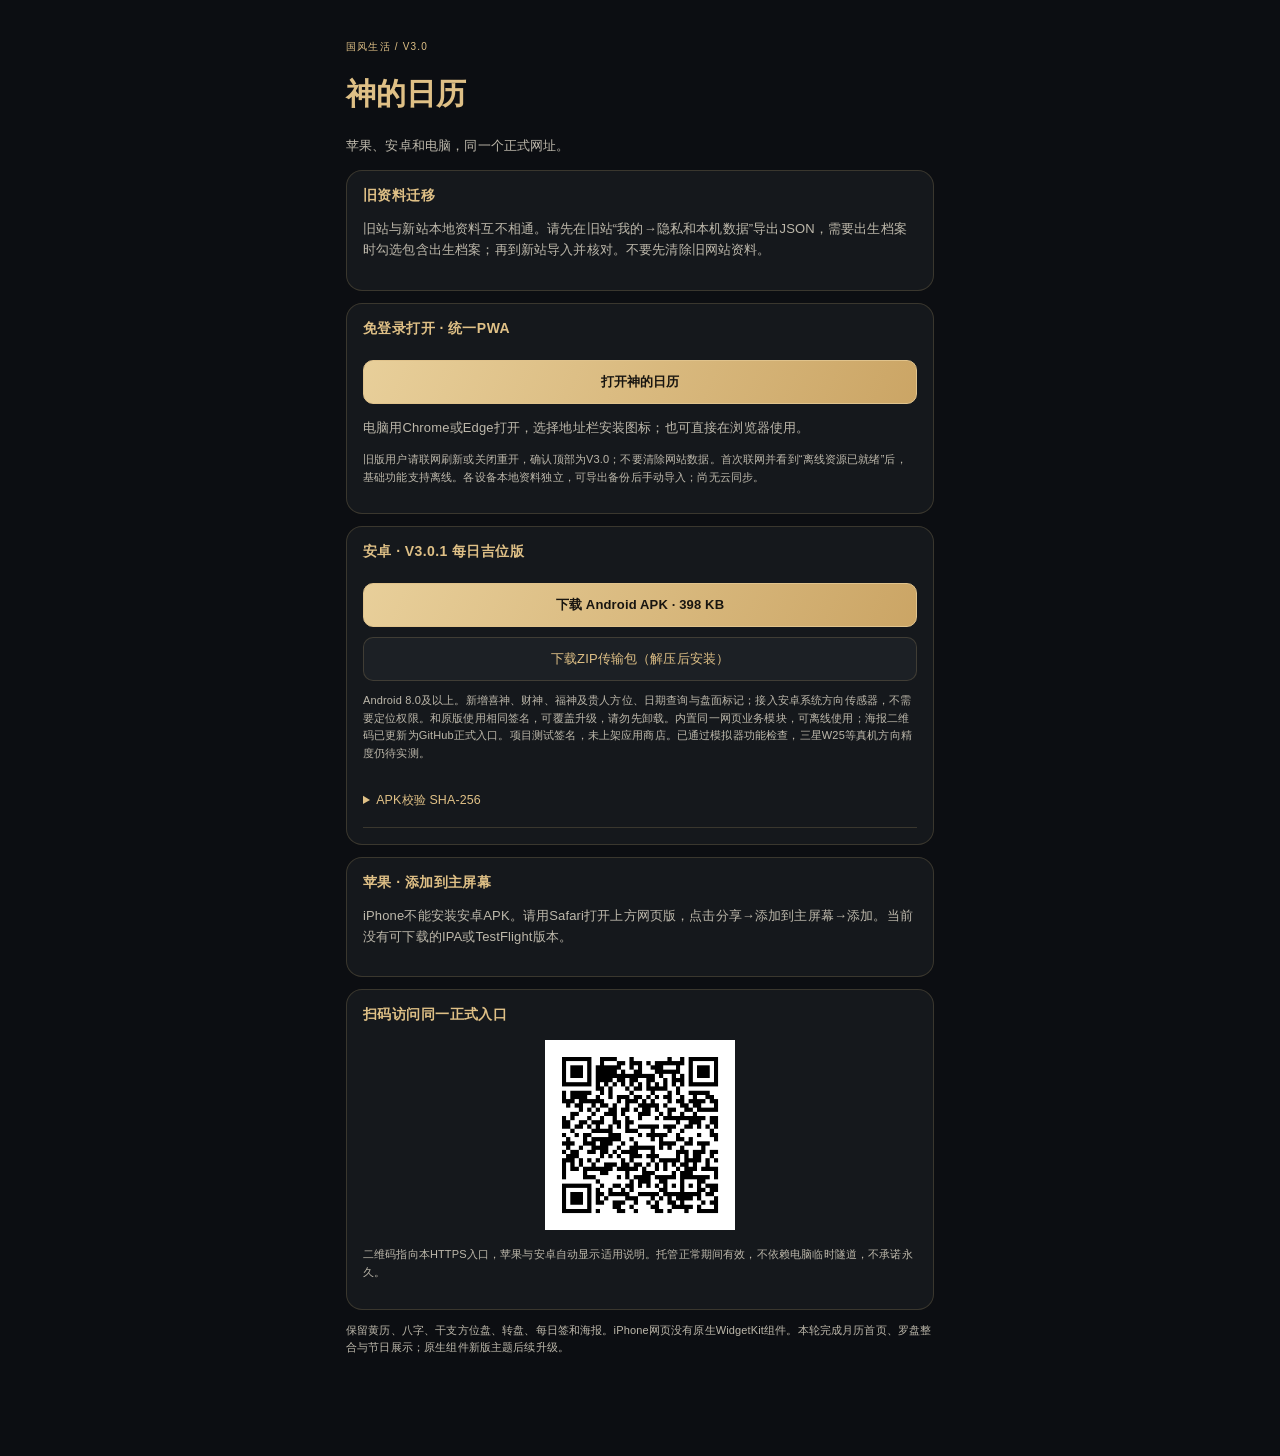
==== commit a7e815ab: "Add shared daily directions and Android 3.0.1 download" ====
--- a/download.html
+++ b/download.html
@@ -1 +1 @@
-<!doctype html><html lang="zh-CN"><head><meta charset="utf-8"><meta name="viewport" content="width=device-width,initial-scale=1,viewport-fit=cover"><meta name="theme-color" content="#101216"><title>神的日历 · 统一下载与使用入口</title><link rel="stylesheet" href="./style.css"></head><body><main class="wrap" style="max-width:620px;padding-top:30px"><p class="eyebrow">国风生活 / V3.0</p><h1 style="font-family:serif;color:var(--gold)">神的日历</h1><p class="muted">苹果、安卓和电脑，同一个正式网址。</p><section class="card"><h2 class="card-title">旧资料迁移</h2><p class="muted">旧站与新站本地资料互不相通。请先在旧站“我的→隐私和本机数据”导出JSON，需要出生档案时勾选包含出生档案；再到新站导入并核对。不要先清除旧网站资料。</p></section><section class="card"><h2 class="card-title">免登录打开 · 统一PWA</h2><a class="btn primary full" href="./">打开神的日历</a><p id="device-guide" class="muted">iPhone：Safari分享→添加到主屏幕。安卓：Chrome菜单→添加到主屏幕或安装应用。电脑：Chrome/Edge地址栏安装图标。</p><p class="tiny">旧版用户请联网刷新或关闭重开，确认顶部为V3.0；不要清除网站数据。首次联网并看到“离线资源已就绪”后，基础功能支持离线。各设备本地资料独立，可导出备份后手动导入；尚无云同步。</p></section><section class="card" id="android-download"><h2 class="card-title">安卓 · 下载APK安装包</h2><a class="btn primary full" href="./downloads/GodCalendar_3.0.0.apk" download>下载 Android APK · 394 KB</a><a class="btn full" href="./downloads/GodCalendar_Android_3.0.0_GitHub.zip" download>下载ZIP传输包（解压后安装）</a><p class="tiny">仅Android8.0及以上。同签名旧版本可直接覆盖，勿先卸载。当前提供经过测试的V3.0原包，APK仍为固定方位盘，实时罗盘试用请打开网页版。APK内置海报二维码仍指旧chatgpt.site；新版网页海报与本页二维码已指向GitHub Pages。项目测试签名，未上架应用商店。</p><details class="faq"><summary>APK校验 SHA-256</summary><p style="overflow-wrap:anywhere">38823872b7353091491ddf02c9a7875977c8769757a1ce9f76068b52354241eb</p></details></section><section class="card"><h2 class="card-title">苹果 · 添加到主屏幕</h2><p class="muted">iPhone不能安装安卓APK。请用Safari打开上方网页版，点击分享→添加到主屏幕→添加。当前没有可下载的IPA或TestFlight版本。</p></section><section class="card"><h2 class="card-title">扫码访问同一正式入口</h2><img src="./visit-qr.png" width="190" height="190" alt="正式HTTPS入口二维码" style="display:block;margin:16px auto"><p class="tiny">二维码指向本HTTPS入口，苹果与安卓自动显示适用说明。托管正常期间有效，不依赖电脑临时隧道，不承诺永久。</p></section><p class="tiny">保留黄历、八字、干支方位盘、转盘、每日签和海报。iPhone网页没有原生WidgetKit组件。本轮完成月历首页、罗盘整合与节日展示；原生组件新版主题后续升级。</p></main><script>const ua=navigator.userAgent,ios=/iPhone|iPad|iPod/.test(ua)||(navigator.platform==='MacIntel'&&navigator.maxTouchPoints>1),android=/Android/.test(ua);document.documentElement.dataset.device=ios?'ios':android?'android':'desktop';document.querySelector('#device-guide').textContent=ios?'在Safari中打开，点击分享按钮→添加到主屏幕→添加。iPhone使用网页版，无需下载APK。':android?'用Chrome打开，点击右上角⋮→添加到主屏幕或安装应用。也可下载下方APK，保留安卓原生组件。':'电脑用Chrome或Edge打开，选择地址栏安装图标；也可直接在浏览器使用。';</script></body></html>+<!doctype html><html lang="zh-CN"><head><meta charset="utf-8"><meta name="viewport" content="width=device-width,initial-scale=1,viewport-fit=cover"><meta name="theme-color" content="#101216"><title>神的日历 · 统一下载与使用入口</title><link rel="stylesheet" href="./style.css"></head><body><main class="wrap" style="max-width:620px;padding-top:30px"><p class="eyebrow">国风生活 / V3.0</p><h1 style="font-family:serif;color:var(--gold)">神的日历</h1><p class="muted">苹果、安卓和电脑，同一个正式网址。</p><section class="card"><h2 class="card-title">旧资料迁移</h2><p class="muted">旧站与新站本地资料互不相通。请先在旧站“我的→隐私和本机数据”导出JSON，需要出生档案时勾选包含出生档案；再到新站导入并核对。不要先清除旧网站资料。</p></section><section class="card"><h2 class="card-title">免登录打开 · 统一PWA</h2><a class="btn primary full" href="./">打开神的日历</a><p id="device-guide" class="muted">iPhone：Safari分享→添加到主屏幕。安卓：Chrome菜单→添加到主屏幕或安装应用。电脑：Chrome/Edge地址栏安装图标。</p><p class="tiny">旧版用户请联网刷新或关闭重开，确认顶部为V3.0；不要清除网站数据。首次联网并看到“离线资源已就绪”后，基础功能支持离线。各设备本地资料独立，可导出备份后手动导入；尚无云同步。</p></section><section class="card" id="android-download"><h2 class="card-title">安卓 · V3.0.1 每日吉位版</h2><a class="btn primary full" href="./downloads/GodCalendar_3.0.1.apk" download>下载 Android APK · 398 KB</a><a class="btn full" href="./downloads/GodCalendar_Android_3.0.1_GitHub.zip" download>下载ZIP传输包（解压后安装）</a><p class="tiny">Android 8.0及以上。新增喜神、财神、福神及贵人方位、日期查询与盘面标记；接入安卓系统方向传感器，不需要定位权限。和原版使用相同签名，可覆盖升级，请勿先卸载。内置同一网页业务模块，可离线使用；海报二维码已更新为GitHub正式入口。项目测试签名，未上架应用商店。已通过模拟器功能检查，三星W25等真机方向精度仍待实测。</p><details class="faq"><summary>APK校验 SHA-256</summary><p style="overflow-wrap:anywhere">3c5e92dbad4e8da8f101bf78ab3e3f9665729bf362e47a4a5d0439b838d3572c</p></details></section><section class="card"><h2 class="card-title">苹果 · 添加到主屏幕</h2><p class="muted">iPhone不能安装安卓APK。请用Safari打开上方网页版，点击分享→添加到主屏幕→添加。当前没有可下载的IPA或TestFlight版本。</p></section><section class="card"><h2 class="card-title">扫码访问同一正式入口</h2><img src="./visit-qr.png" width="190" height="190" alt="正式HTTPS入口二维码" style="display:block;margin:16px auto"><p class="tiny">二维码指向本HTTPS入口，苹果与安卓自动显示适用说明。托管正常期间有效，不依赖电脑临时隧道，不承诺永久。</p></section><p class="tiny">保留黄历、八字、干支方位盘、转盘、每日签和海报。iPhone网页没有原生WidgetKit组件。本轮完成月历首页、罗盘整合与节日展示；原生组件新版主题后续升级。</p></main><script>const ua=navigator.userAgent,ios=/iPhone|iPad|iPod/.test(ua)||(navigator.platform==='MacIntel'&&navigator.maxTouchPoints>1),android=/Android/.test(ua);document.documentElement.dataset.device=ios?'ios':android?'android':'desktop';document.querySelector('#device-guide').textContent=ios?'在Safari中打开，点击分享按钮→添加到主屏幕→添加。iPhone使用网页版，无需下载APK。':android?'用Chrome打开，点击右上角⋮→添加到主屏幕或安装应用。也可下载下方APK，保留安卓原生组件。':'电脑用Chrome或Edge打开，选择地址栏安装图标；也可直接在浏览器使用。';</script></body></html>
--- a/style.css
+++ b/style.css
@@ -8,3 +8,7 @@
 
 /* Real direction sensor trial: fixed top pointer, rotating dial, no simulated heading. */
 .compass-live-hud{display:flex;align-items:center;justify-content:space-between;gap:10px}.compass-live-hud strong{display:block;color:var(--gold);font:27px Georgia,serif;min-height:34px}.compass-live-hud small{display:block;font-size:10px;color:var(--muted);line-height:1.5}.compass-live-hud .btn{font-size:12px;flex-shrink:0}.compass-status{font-size:12px;line-height:1.6;padding:10px 12px;margin:12px 0;background:var(--surface2);border:1px solid var(--line);border-radius:10px;color:var(--muted);min-height:40px}.compass-status[data-status=live]{color:var(--good);border-color:#89b89866}.compass-status[data-status=denied],.compass-status[data-status=unavailable],.compass-status[data-status=stale]{color:var(--bad)}.compass-frame{position:relative;max-width:340px;margin:8px auto}.compass-fixed-pointer{position:absolute;z-index:1;left:50%;top:-9px;transform:translateX(-50%);font-size:23px;line-height:1;color:var(--muted);text-shadow:0 2px 3px #0008;pointer-events:none}.compass-frame.tracking .compass-fixed-pointer{color:var(--gold)}.compass-rotor{will-change:transform}.compass-frame .compass{max-width:100%}@media(max-width:359px){.compass-live-hud strong{font-size:23px}.compass-live-hud .btn{padding:9px 10px}}
+
+.directions-heading{display:flex;justify-content:space-between;align-items:center;gap:10px}.directions-heading h2{font-size:21px;margin:5px 0}.directions-heading h2 small{font-size:12px;color:var(--muted)}.directions-heading label{font-size:11px;max-width:48%;color:var(--muted)}.directions-heading input{display:block;width:100%;min-width:0;margin-top:4px;padding:6px;font-size:13px}.direction-chips{display:grid;grid-template-columns:repeat(3,minmax(0,1fr));gap:8px;margin:12px 0}.direction-chip{border:1px solid var(--line);border-radius:12px;background:transparent;color:var(--text);padding:10px 4px;min-height:84px}.direction-chip span,.direction-chip small{display:block;font-size:11px;color:var(--muted)}.direction-chip strong{display:block;font-size:20px;color:var(--gold);margin:4px 0}.direction-chip.selected{border-color:var(--gold);background:color-mix(in srgb,var(--gold) 10%,transparent)}.direction-focus{text-align:center;color:var(--gold);font-size:13px}.daily-directions .tiny{margin:8px 0}.auspicious-marker{pointer-events:none}
+
+.direction-chips{grid-template-columns:repeat(5,minmax(0,1fr));gap:5px}.direction-chip{padding:9px 2px;min-height:78px}.direction-chip strong{font-size:17px}.direction-chip small{font-size:9px}.direction-chip span{font-size:10px}
